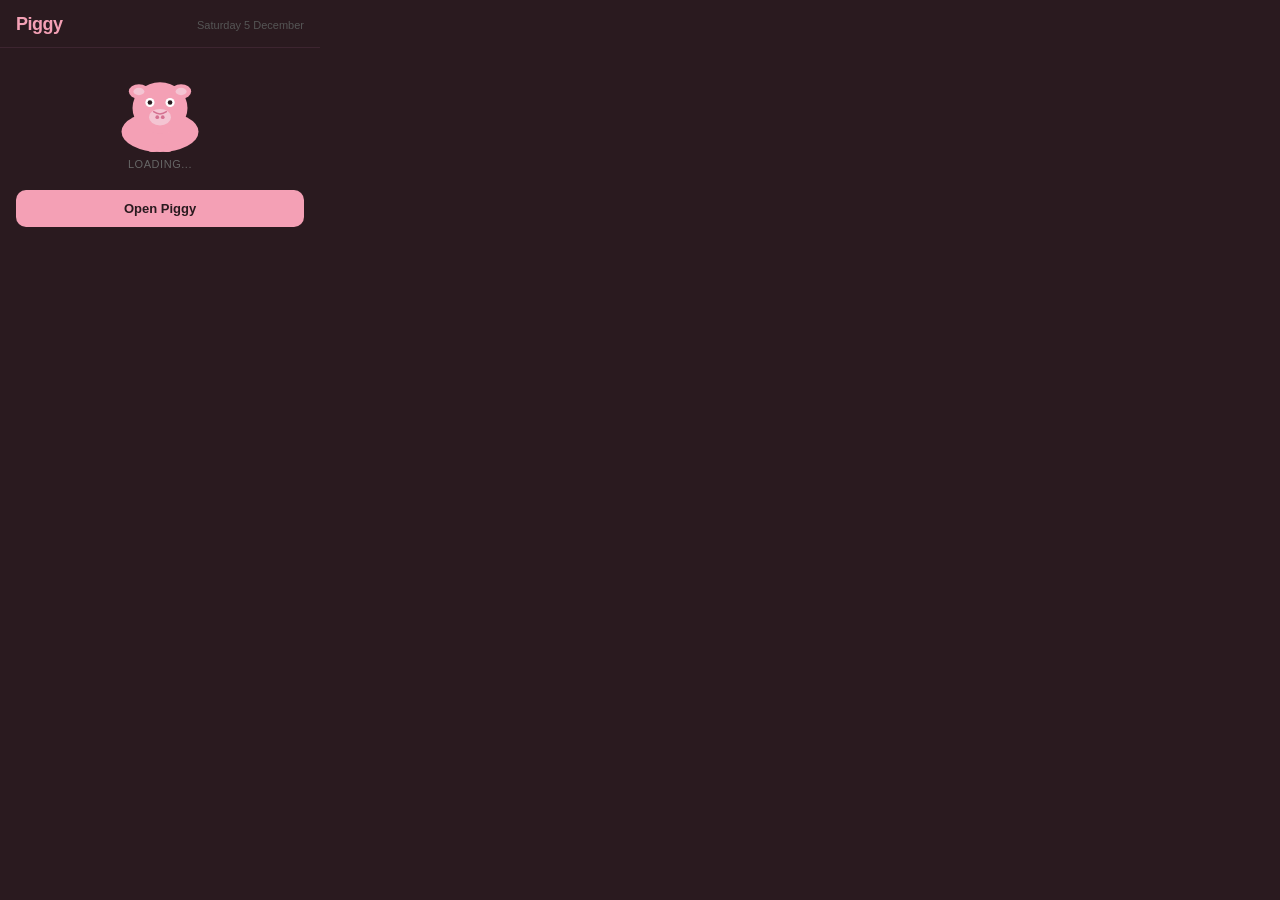
==== popup.html @ c0c574e9 "First files" ====
<!DOCTYPE html>
<html lang="en">
<head>
<meta charset="UTF-8"/>
<title>Piggy</title>
<style>
*{box-sizing:border-box;margin:0;padding:0}
body{
  font-family:-apple-system,BlinkMacSystemFont,'Segoe UI',sans-serif;
  background:#2A1A1F;color:#FDF6F0;
  width:320px;padding-bottom:16px;
}
.header{
  display:flex;align-items:center;justify-content:space-between;
  padding:14px 16px 12px;border-bottom:1px solid #3D2530;
}
.logo{font-size:18px;font-weight:700;color:#F4A0B5;letter-spacing:-0.5px}
#pig-wrap{display:flex;flex-direction:column;align-items:center;padding:16px 16px 8px}
#pig-label{font-size:11px;color:#666;margin-top:6px;letter-spacing:0.05em;text-transform:uppercase}
.total-card{
  margin:0 16px 12px;
  background:#3D2530;border:1px solid #5a3040;border-radius:12px;
  padding:14px 16px;display:flex;align-items:center;justify-content:space-between;
}
.total-label{font-size:10px;color:#666;text-transform:uppercase;letter-spacing:0.07em;margin-bottom:3px}
.total-val{font-size:28px;font-weight:700;color:#F4A0B5;line-height:1}
.total-sub{font-size:11px;color:#666;margin-top:3px}
.decay-ring{position:relative;width:56px;height:56px}
.decay-ring svg{transform:rotate(-90deg)}
.decay-pct{
  position:absolute;inset:0;display:flex;align-items:center;justify-content:center;
  font-size:12px;font-weight:600;color:#F4A0B5;
}
.section-label{font-size:10px;letter-spacing:0.08em;text-transform:uppercase;color:#555;padding:0 16px 8px}
.site-row{display:flex;align-items:center;gap:10px;padding:5px 16px}
.site-fav{
  width:18px;height:18px;border-radius:4px;flex-shrink:0;
  background:#3D2530;display:flex;align-items:center;justify-content:center;overflow:hidden;
}
.site-fav img{width:16px;height:16px;border-radius:3px}
.site-name{flex:1;font-size:13px;color:#FDF6F0;overflow:hidden;text-overflow:ellipsis;white-space:nowrap}
.site-time{font-size:12px;color:#888;flex-shrink:0;min-width:44px;text-align:right}
.site-pct{font-size:10px;color:#555;flex-shrink:0;min-width:30px;text-align:right}
.bar-wrap{height:3px;background:#3D2530;border-radius:2px;margin:1px 16px 4px;overflow:hidden}
.bar-fill{height:100%;border-radius:2px;transition:width 0.4s ease}
.verdict{
  margin:12px 16px 0;background:#3D2530;border:1px solid #5a3040;
  border-radius:10px;padding:10px 12px;
  font-size:12px;color:#aaa;font-style:italic;line-height:1.5;text-align:center;
}
.open-btn{
  display:block;width:calc(100% - 32px);margin:12px 16px 0;
  padding:11px;background:#F4A0B5;color:#2A1A1F;
  border:none;border-radius:10px;font-size:13px;font-weight:600;
  cursor:pointer;font-family:inherit;transition:background 0.2s;
}
.open-btn:hover{background:#F4C5D3}
.empty{padding:20px 16px;text-align:center;color:#555;font-size:13px;line-height:1.6}
</style>
</head>
<body>

<div class="header">
  <div class="logo">Piggy</div>
  <div id="date-str" style="font-size:11px;color:#555"></div>
</div>

<div id="pig-wrap">
  <svg id="pig-svg" viewBox="0 0 120 96" width="110" height="88" xmlns="http://www.w3.org/2000/svg">
    <ellipse id="p-body" cx="60" cy="74" rx="42" ry="22" fill="#F4A0B5"/>
    <ellipse id="p-head" cx="60" cy="48" rx="30" ry="28" fill="#F4A0B5"/>
    <ellipse cx="37" cy="30" rx="11" ry="8" fill="#F4A0B5" id="p-el"/>
    <ellipse cx="83" cy="30" rx="11" ry="8" fill="#F4A0B5" id="p-er"/>
    <ellipse cx="37" cy="30" rx="6" ry="4" fill="#F4C5D3"/>
    <ellipse cx="83" cy="30" rx="6" ry="4" fill="#F4C5D3"/>
    <ellipse cx="60" cy="58" rx="12" ry="9" fill="#F4C5D3"/>
    <circle cx="57" cy="58" r="2" fill="#D47090"/>
    <circle cx="63" cy="58" r="2" fill="#D47090"/>
    <circle id="p-eye-lw" cx="49" cy="42" r="5" fill="white"/>
    <circle cx="49" cy="42" r="2.5" fill="#2A1A1F" id="p-eye-lp"/>
    <circle id="p-eye-rw" cx="71" cy="42" r="5" fill="white"/>
    <circle cx="71" cy="42" r="2.5" fill="#2A1A1F" id="p-eye-rp"/>
    <path id="p-mouth" d="M53 52 Q60 57 67 52" stroke="#D47090" stroke-width="1.5" fill="none" stroke-linecap="round"/>
    <rect x="46" y="88" width="12" height="8" rx="5" fill="#F4A0B5"/>
    <rect x="62" y="88" width="12" height="8" rx="5" fill="#F4A0B5"/>
    <g id="p-wrinkles" opacity="0">
      <path d="M42 37 Q46 34 50 37" fill="none" stroke="#D47090" stroke-width="0.9" opacity="0.6"/>
      <path d="M70 37 Q74 34 78 37" fill="none" stroke="#D47090" stroke-width="0.9" opacity="0.6"/>
      <path d="M54 64 Q60 67 66 64" stroke="#D47090" stroke-width="1" fill="none" opacity="0.7"/>
    </g>
    <g id="p-bags" opacity="0">
      <path d="M45 47 Q49 50 53 47" fill="none" stroke="#D47090" stroke-width="0.9" opacity="0.5"/>
      <path d="M67 47 Q71 50 75 47" fill="none" stroke="#D47090" stroke-width="0.9" opacity="0.5"/>
    </g>
    <g id="p-dark" opacity="0">
      <ellipse cx="49" cy="45" rx="7" ry="4" fill="#D47090" opacity="0.2"/>
      <ellipse cx="71" cy="45" rx="7" ry="4" fill="#D47090" opacity="0.2"/>
    </g>
    <g id="p-xeyes" opacity="0">
      <line x1="45" y1="38" x2="53" y2="46" stroke="#2A1A1F" stroke-width="1.5" stroke-linecap="round"/>
      <line x1="53" y1="38" x2="45" y2="46" stroke="#2A1A1F" stroke-width="1.5" stroke-linecap="round"/>
      <line x1="67" y1="38" x2="75" y2="46" stroke="#2A1A1F" stroke-width="1.5" stroke-linecap="round"/>
      <line x1="75" y1="38" x2="67" y2="46" stroke="#2A1A1F" stroke-width="1.5" stroke-linecap="round"/>
    </g>
    <ellipse id="p-halo" cx="60" cy="17" rx="20" ry="5" fill="none" stroke="#FFD700" stroke-width="2" opacity="0"/>
  </svg>
  <div id="pig-label">loading...</div>
</div>

<div class="total-card" id="total-card" style="display:none">
  <div>
    <div class="total-label">Screen time today</div>
    <div class="total-val" id="total-val">0</div>
    <div class="total-sub" id="total-sub">across 0 sites</div>
  </div>
  <div class="decay-ring">
    <svg width="56" height="56" viewBox="0 0 56 56">
      <circle cx="28" cy="28" r="22" fill="none" stroke="#3D2530" stroke-width="5"/>
      <circle id="ring-fill" cx="28" cy="28" r="22" fill="none" stroke="#F4A0B5"
        stroke-width="5" stroke-dasharray="138" stroke-dashoffset="138"
        stroke-linecap="round" style="transition:stroke-dashoffset 0.6s ease"/>
    </svg>
    <div class="decay-pct" id="ring-pct">0%</div>
  </div>
</div>

<div id="sites-section" style="display:none">
  <div class="section-label">Top sites</div>
  <div id="sites-list"></div>
</div>

<div class="verdict" id="verdict" style="display:none"></div>

<button class="open-btn" id="open-btn">Open Piggy</button>

<script src="popup.js"></script>
</body>
</html>
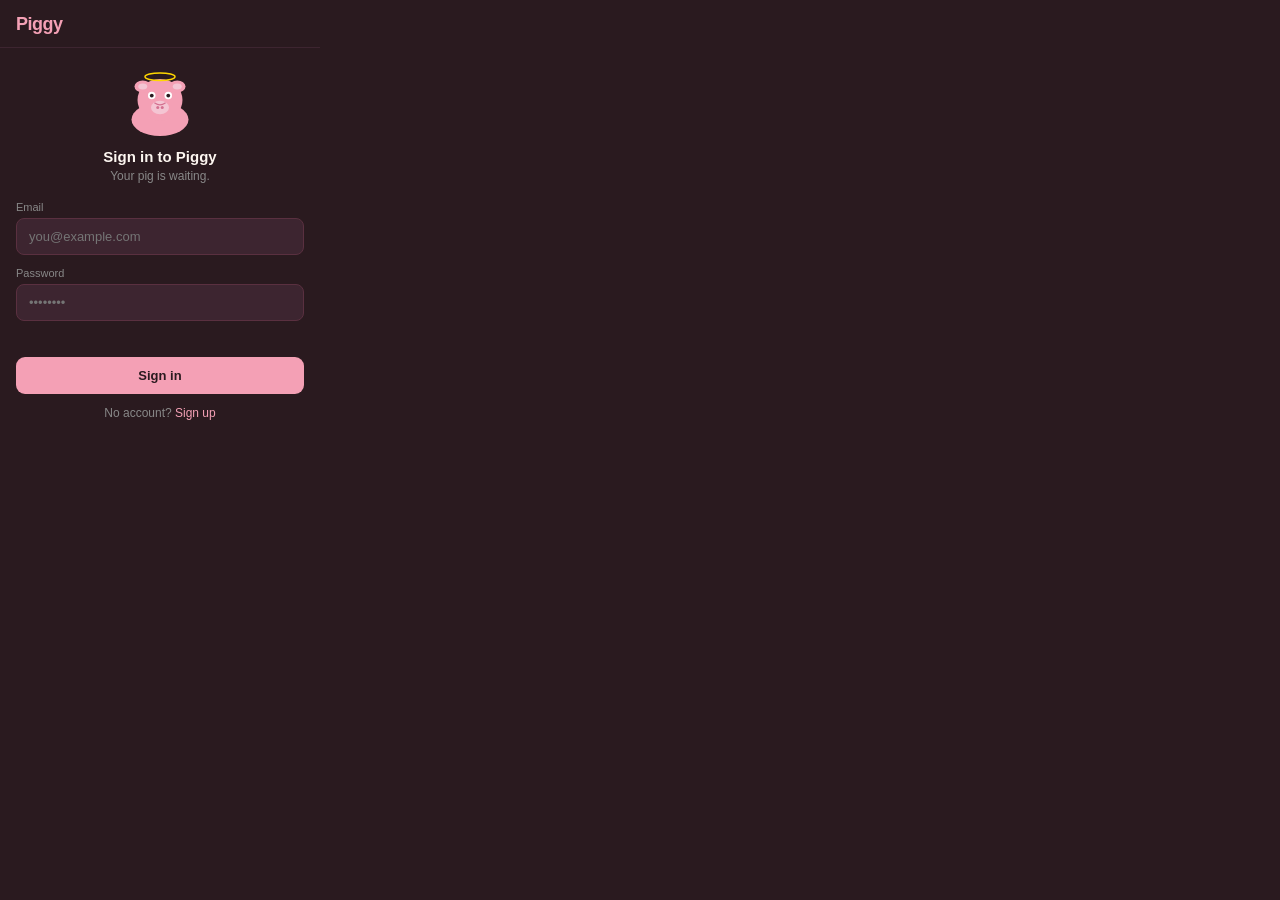
==== commit 7fde9b08: "update" ====
--- a/popup.html
+++ b/popup.html
@@ -10,129 +10,185 @@
   background:#2A1A1F;color:#FDF6F0;
   width:320px;padding-bottom:16px;
 }
-.header{
-  display:flex;align-items:center;justify-content:space-between;
-  padding:14px 16px 12px;border-bottom:1px solid #3D2530;
-}
+.header{display:flex;align-items:center;justify-content:space-between;padding:14px 16px 12px;border-bottom:1px solid #3D2530}
 .logo{font-size:18px;font-weight:700;color:#F4A0B5;letter-spacing:-0.5px}
-#pig-wrap{display:flex;flex-direction:column;align-items:center;padding:16px 16px 8px}
-#pig-label{font-size:11px;color:#666;margin-top:6px;letter-spacing:0.05em;text-transform:uppercase}
-.total-card{
-  margin:0 16px 12px;
-  background:#3D2530;border:1px solid #5a3040;border-radius:12px;
-  padding:14px 16px;display:flex;align-items:center;justify-content:space-between;
-}
+.user-info{display:flex;align-items:center;gap:8px}
+.avatar{width:26px;height:26px;border-radius:50%;background:#F4A0B5;display:flex;align-items:center;justify-content:center;font-size:11px;font-weight:700;color:#2A1A1F}
+.user-name{font-size:11px;color:#888}
+.btn-signout{font-size:10px;color:#555;background:transparent;border:1px solid #3D2530;border-radius:5px;padding:3px 8px;font-family:inherit;cursor:pointer}
+.btn-signout:hover{color:#F4A0B5;border-color:#F4A0B5}
+
+/* AUTH */
+#auth-screen{padding:16px}
+.auth-pig{display:flex;justify-content:center;margin-bottom:12px}
+.auth-title{font-size:15px;font-weight:600;text-align:center;margin-bottom:4px}
+.auth-sub{font-size:12px;color:#888;text-align:center;margin-bottom:18px}
+.field{margin-bottom:12px}
+.field label{display:block;font-size:11px;color:#888;margin-bottom:5px}
+.field input{width:100%;padding:10px 12px;background:#3D2530;border:1px solid #5a3040;border-radius:8px;color:#FDF6F0;font-size:13px;font-family:inherit;outline:none;transition:0.2s}
+.field input:focus{border-color:#F4A0B5}
+.error-msg{font-size:11px;color:#E24B4A;min-height:14px;margin-bottom:8px}
+.btn-submit{width:100%;padding:11px;background:#F4A0B5;color:#2A1A1F;border:none;border-radius:9px;font-size:13px;font-weight:600;font-family:inherit;transition:0.2s;margin-top:2px}
+.btn-submit:hover{background:#F4C5D3}
+.btn-submit:disabled{background:#3D2530;color:#555;cursor:default}
+.auth-toggle{text-align:center;font-size:12px;color:#888;margin-top:12px}
+.auth-toggle span{color:#F4A0B5;cursor:pointer}
+
+/* MAIN */
+#main-screen{display:none}
+#pig-wrap{display:flex;flex-direction:column;align-items:center;padding:14px 16px 8px}
+#pig-label{font-size:11px;color:#666;margin-top:5px;letter-spacing:0.05em;text-transform:uppercase}
+
+.total-card{margin:0 16px 10px;background:#3D2530;border:1px solid #5a3040;border-radius:12px;padding:12px 14px;display:flex;align-items:center;justify-content:space-between}
 .total-label{font-size:10px;color:#666;text-transform:uppercase;letter-spacing:0.07em;margin-bottom:3px}
-.total-val{font-size:28px;font-weight:700;color:#F4A0B5;line-height:1}
+.total-val{font-size:26px;font-weight:700;color:#F4A0B5;line-height:1}
 .total-sub{font-size:11px;color:#666;margin-top:3px}
-.decay-ring{position:relative;width:56px;height:56px}
+.decay-ring{position:relative;width:52px;height:52px;flex-shrink:0}
 .decay-ring svg{transform:rotate(-90deg)}
-.decay-pct{
-  position:absolute;inset:0;display:flex;align-items:center;justify-content:center;
-  font-size:12px;font-weight:600;color:#F4A0B5;
-}
-.section-label{font-size:10px;letter-spacing:0.08em;text-transform:uppercase;color:#555;padding:0 16px 8px}
+.decay-pct{position:absolute;inset:0;display:flex;align-items:center;justify-content:center;font-size:11px;font-weight:600;color:#F4A0B5}
+
+.section-label{font-size:10px;letter-spacing:0.08em;text-transform:uppercase;color:#555;padding:0 16px 7px}
 .site-row{display:flex;align-items:center;gap:10px;padding:5px 16px}
-.site-fav{
-  width:18px;height:18px;border-radius:4px;flex-shrink:0;
-  background:#3D2530;display:flex;align-items:center;justify-content:center;overflow:hidden;
-}
+.site-fav{width:16px;height:16px;border-radius:3px;flex-shrink:0;overflow:hidden;background:#3D2530}
 .site-fav img{width:16px;height:16px;border-radius:3px}
-.site-name{flex:1;font-size:13px;color:#FDF6F0;overflow:hidden;text-overflow:ellipsis;white-space:nowrap}
-.site-time{font-size:12px;color:#888;flex-shrink:0;min-width:44px;text-align:right}
-.site-pct{font-size:10px;color:#555;flex-shrink:0;min-width:30px;text-align:right}
-.bar-wrap{height:3px;background:#3D2530;border-radius:2px;margin:1px 16px 4px;overflow:hidden}
-.bar-fill{height:100%;border-radius:2px;transition:width 0.4s ease}
-.verdict{
-  margin:12px 16px 0;background:#3D2530;border:1px solid #5a3040;
-  border-radius:10px;padding:10px 12px;
-  font-size:12px;color:#aaa;font-style:italic;line-height:1.5;text-align:center;
-}
-.open-btn{
-  display:block;width:calc(100% - 32px);margin:12px 16px 0;
-  padding:11px;background:#F4A0B5;color:#2A1A1F;
-  border:none;border-radius:10px;font-size:13px;font-weight:600;
-  cursor:pointer;font-family:inherit;transition:background 0.2s;
-}
+.site-name{flex:1;font-size:12px;overflow:hidden;text-overflow:ellipsis;white-space:nowrap}
+.site-time{font-size:11px;color:#888;flex-shrink:0;min-width:40px;text-align:right}
+.site-pct{font-size:10px;color:#555;flex-shrink:0;min-width:28px;text-align:right}
+.bar-wrap{height:3px;background:#3D2530;border-radius:2px;margin:1px 16px 3px;overflow:hidden}
+.bar-fill{height:100%;border-radius:2px}
+
+.verdict{margin:10px 16px 0;background:#3D2530;border:1px solid #5a3040;border-radius:9px;padding:9px 12px;font-size:11px;color:#aaa;font-style:italic;line-height:1.4;text-align:center}
+.device-badge{display:flex;align-items:center;justify-content:center;gap:6px;margin:8px 16px 0;font-size:10px;color:#555}
+.device-dot{width:6px;height:6px;border-radius:50%;background:#6BAE3E}
+
+.open-btn{display:block;width:calc(100% - 32px);margin:10px 16px 0;padding:10px;background:#F4A0B5;color:#2A1A1F;border:none;border-radius:9px;font-size:13px;font-weight:600;font-family:inherit;transition:0.2s}
 .open-btn:hover{background:#F4C5D3}
-.empty{padding:20px 16px;text-align:center;color:#555;font-size:13px;line-height:1.6}
 </style>
 </head>
 <body>
 
 <div class="header">
   <div class="logo">Piggy</div>
-  <div id="date-str" style="font-size:11px;color:#555"></div>
-</div>
-
-<div id="pig-wrap">
-  <svg id="pig-svg" viewBox="0 0 120 96" width="110" height="88" xmlns="http://www.w3.org/2000/svg">
-    <ellipse id="p-body" cx="60" cy="74" rx="42" ry="22" fill="#F4A0B5"/>
-    <ellipse id="p-head" cx="60" cy="48" rx="30" ry="28" fill="#F4A0B5"/>
-    <ellipse cx="37" cy="30" rx="11" ry="8" fill="#F4A0B5" id="p-el"/>
-    <ellipse cx="83" cy="30" rx="11" ry="8" fill="#F4A0B5" id="p-er"/>
-    <ellipse cx="37" cy="30" rx="6" ry="4" fill="#F4C5D3"/>
-    <ellipse cx="83" cy="30" rx="6" ry="4" fill="#F4C5D3"/>
-    <ellipse cx="60" cy="58" rx="12" ry="9" fill="#F4C5D3"/>
-    <circle cx="57" cy="58" r="2" fill="#D47090"/>
-    <circle cx="63" cy="58" r="2" fill="#D47090"/>
-    <circle id="p-eye-lw" cx="49" cy="42" r="5" fill="white"/>
-    <circle cx="49" cy="42" r="2.5" fill="#2A1A1F" id="p-eye-lp"/>
-    <circle id="p-eye-rw" cx="71" cy="42" r="5" fill="white"/>
-    <circle cx="71" cy="42" r="2.5" fill="#2A1A1F" id="p-eye-rp"/>
-    <path id="p-mouth" d="M53 52 Q60 57 67 52" stroke="#D47090" stroke-width="1.5" fill="none" stroke-linecap="round"/>
-    <rect x="46" y="88" width="12" height="8" rx="5" fill="#F4A0B5"/>
-    <rect x="62" y="88" width="12" height="8" rx="5" fill="#F4A0B5"/>
-    <g id="p-wrinkles" opacity="0">
-      <path d="M42 37 Q46 34 50 37" fill="none" stroke="#D47090" stroke-width="0.9" opacity="0.6"/>
-      <path d="M70 37 Q74 34 78 37" fill="none" stroke="#D47090" stroke-width="0.9" opacity="0.6"/>
-      <path d="M54 64 Q60 67 66 64" stroke="#D47090" stroke-width="1" fill="none" opacity="0.7"/>
-    </g>
-    <g id="p-bags" opacity="0">
-      <path d="M45 47 Q49 50 53 47" fill="none" stroke="#D47090" stroke-width="0.9" opacity="0.5"/>
-      <path d="M67 47 Q71 50 75 47" fill="none" stroke="#D47090" stroke-width="0.9" opacity="0.5"/>
-    </g>
-    <g id="p-dark" opacity="0">
-      <ellipse cx="49" cy="45" rx="7" ry="4" fill="#D47090" opacity="0.2"/>
-      <ellipse cx="71" cy="45" rx="7" ry="4" fill="#D47090" opacity="0.2"/>
-    </g>
-    <g id="p-xeyes" opacity="0">
-      <line x1="45" y1="38" x2="53" y2="46" stroke="#2A1A1F" stroke-width="1.5" stroke-linecap="round"/>
-      <line x1="53" y1="38" x2="45" y2="46" stroke="#2A1A1F" stroke-width="1.5" stroke-linecap="round"/>
-      <line x1="67" y1="38" x2="75" y2="46" stroke="#2A1A1F" stroke-width="1.5" stroke-linecap="round"/>
-      <line x1="75" y1="38" x2="67" y2="46" stroke="#2A1A1F" stroke-width="1.5" stroke-linecap="round"/>
-    </g>
-    <ellipse id="p-halo" cx="60" cy="17" rx="20" ry="5" fill="none" stroke="#FFD700" stroke-width="2" opacity="0"/>
-  </svg>
-  <div id="pig-label">loading...</div>
-</div>
-
-<div class="total-card" id="total-card" style="display:none">
-  <div>
-    <div class="total-label">Screen time today</div>
-    <div class="total-val" id="total-val">0</div>
-    <div class="total-sub" id="total-sub">across 0 sites</div>
-  </div>
-  <div class="decay-ring">
-    <svg width="56" height="56" viewBox="0 0 56 56">
-      <circle cx="28" cy="28" r="22" fill="none" stroke="#3D2530" stroke-width="5"/>
-      <circle id="ring-fill" cx="28" cy="28" r="22" fill="none" stroke="#F4A0B5"
-        stroke-width="5" stroke-dasharray="138" stroke-dashoffset="138"
-        stroke-linecap="round" style="transition:stroke-dashoffset 0.6s ease"/>
-    </svg>
-    <div class="decay-pct" id="ring-pct">0%</div>
+  <div class="user-info" id="user-info" style="display:none">
+    <div class="avatar" id="hdr-avatar">?</div>
+    <span class="user-name" id="hdr-name"></span>
+    <button class="btn-signout" id="btn-signout">sign out</button>
   </div>
 </div>
 
-<div id="sites-section" style="display:none">
-  <div class="section-label">Top sites</div>
-  <div id="sites-list"></div>
+<!-- AUTH SCREEN -->
+<div id="auth-screen">
+  <div class="auth-pig">
+    <svg viewBox="0 0 120 96" width="90" height="72" xmlns="http://www.w3.org/2000/svg">
+      <ellipse cx="60" cy="74" rx="38" ry="22" fill="#F4A0B5"/>
+      <ellipse cx="60" cy="48" rx="30" ry="28" fill="#F4A0B5"/>
+      <ellipse cx="37" cy="30" rx="11" ry="8" fill="#F4A0B5"/>
+      <ellipse cx="83" cy="30" rx="11" ry="8" fill="#F4A0B5"/>
+      <ellipse cx="37" cy="30" rx="6" ry="4" fill="#F4C5D3"/>
+      <ellipse cx="83" cy="30" rx="6" ry="4" fill="#F4C5D3"/>
+      <ellipse cx="60" cy="58" rx="12" ry="9" fill="#F4C5D3"/>
+      <circle cx="57" cy="58" r="2" fill="#D47090"/><circle cx="63" cy="58" r="2" fill="#D47090"/>
+      <circle cx="49" cy="42" r="5" fill="white"/><circle cx="49" cy="42" r="2.5" fill="#2A1A1F"/>
+      <circle cx="71" cy="42" r="5" fill="white"/><circle cx="71" cy="42" r="2.5" fill="#2A1A1F"/>
+      <path d="M53 52 Q60 57 67 52" stroke="#D47090" stroke-width="1.5" fill="none" stroke-linecap="round"/>
+      <ellipse cx="60" cy="17" rx="20" ry="5" fill="none" stroke="#FFD700" stroke-width="2"/>
+    </svg>
+  </div>
+
+  <!-- Sign In -->
+  <div id="signin-panel">
+    <div class="auth-title">Sign in to Piggy</div>
+    <div class="auth-sub">Your pig is waiting.</div>
+    <div class="field"><label>Email</label><input type="email" id="si-email" placeholder="you@example.com"/></div>
+    <div class="field"><label>Password</label><input type="password" id="si-pass" placeholder="••••••••"/></div>
+    <div class="error-msg" id="si-error"></div>
+    <button class="btn-submit" id="si-btn">Sign in</button>
+    <div class="auth-toggle">No account? <span id="go-signup">Sign up</span></div>
+  </div>
+
+  <!-- Sign Up -->
+  <div id="signup-panel" style="display:none">
+    <div class="auth-title">Create account</div>
+    <div class="auth-sub">Save your pig's progress.</div>
+    <div class="field"><label>Name</label><input type="text" id="su-name" placeholder="Your name"/></div>
+    <div class="field"><label>Email</label><input type="email" id="su-email" placeholder="you@example.com"/></div>
+    <div class="field"><label>Password</label><input type="password" id="su-pass" placeholder="at least 6 characters"/></div>
+    <div class="error-msg" id="su-error"></div>
+    <button class="btn-submit" id="su-btn">Create account</button>
+    <div class="auth-toggle">Already have an account? <span id="go-signin">Sign in</span></div>
+  </div>
 </div>
 
-<div class="verdict" id="verdict" style="display:none"></div>
+<!-- MAIN SCREEN (after login) -->
+<div id="main-screen">
+  <div id="pig-wrap">
+    <svg id="pig-svg" viewBox="0 0 120 96" width="100" height="80" xmlns="http://www.w3.org/2000/svg">
+      <ellipse id="p-body" cx="60" cy="74" rx="42" ry="22" fill="#F4A0B5"/>
+      <ellipse id="p-head" cx="60" cy="48" rx="30" ry="28" fill="#F4A0B5"/>
+      <ellipse id="p-el" cx="37" cy="30" rx="11" ry="8" fill="#F4A0B5"/>
+      <ellipse id="p-er" cx="83" cy="30" rx="11" ry="8" fill="#F4A0B5"/>
+      <ellipse cx="37" cy="30" rx="6" ry="4" fill="#F4C5D3"/>
+      <ellipse cx="83" cy="30" rx="6" ry="4" fill="#F4C5D3"/>
+      <ellipse cx="60" cy="58" rx="12" ry="9" fill="#F4C5D3"/>
+      <circle cx="57" cy="58" r="2" fill="#D47090"/><circle cx="63" cy="58" r="2" fill="#D47090"/>
+      <circle id="p-elw" cx="49" cy="42" r="5" fill="white"/>
+      <circle id="p-elp" cx="49" cy="42" r="2.5" fill="#2A1A1F"/>
+      <circle id="p-erw" cx="71" cy="42" r="5" fill="white"/>
+      <circle id="p-erp" cx="71" cy="42" r="2.5" fill="#2A1A1F"/>
+      <path id="p-mouth" d="M53 52 Q60 57 67 52" stroke="#D47090" stroke-width="1.5" fill="none" stroke-linecap="round"/>
+      <rect x="46" y="88" width="12" height="8" rx="5" fill="#F4A0B5"/>
+      <rect x="62" y="88" width="12" height="8" rx="5" fill="#F4A0B5"/>
+      <g id="p-wrinkles" opacity="0">
+        <path d="M42 37 Q46 34 50 37" fill="none" stroke="#D47090" stroke-width="0.9" opacity="0.6"/>
+        <path d="M70 37 Q74 34 78 37" fill="none" stroke="#D47090" stroke-width="0.9" opacity="0.6"/>
+      </g>
+      <g id="p-bags" opacity="0">
+        <path d="M45 47 Q49 50 53 47" fill="none" stroke="#D47090" stroke-width="0.9" opacity="0.5"/>
+        <path d="M67 47 Q71 50 75 47" fill="none" stroke="#D47090" stroke-width="0.9" opacity="0.5"/>
+      </g>
+      <g id="p-xeyes" opacity="0">
+        <line x1="45" y1="38" x2="53" y2="46" stroke="#2A1A1F" stroke-width="1.5" stroke-linecap="round"/>
+        <line x1="53" y1="38" x2="45" y2="46" stroke="#2A1A1F" stroke-width="1.5" stroke-linecap="round"/>
+        <line x1="67" y1="38" x2="75" y2="46" stroke="#2A1A1F" stroke-width="1.5" stroke-linecap="round"/>
+        <line x1="75" y1="38" x2="67" y2="46" stroke="#2A1A1F" stroke-width="1.5" stroke-linecap="round"/>
+      </g>
+      <ellipse id="p-halo" cx="60" cy="17" rx="20" ry="5" fill="none" stroke="#FFD700" stroke-width="2" opacity="0"/>
+    </svg>
+    <div id="pig-label">happy 🌸</div>
+  </div>
 
-<button class="open-btn" id="open-btn">Open Piggy</button>
+  <div class="total-card">
+    <div>
+      <div class="total-label">Screen time today</div>
+      <div class="total-val" id="total-val">0min</div>
+      <div class="total-sub" id="total-sub">across 0 sites</div>
+    </div>
+    <div class="decay-ring">
+      <svg width="52" height="52" viewBox="0 0 52 52">
+        <circle cx="26" cy="26" r="20" fill="none" stroke="#3D2530" stroke-width="5"/>
+        <circle id="ring-fill" cx="26" cy="26" r="20" fill="none" stroke="#F4A0B5"
+          stroke-width="5" stroke-dasharray="125.7" stroke-dashoffset="125.7"
+          stroke-linecap="round" style="transition:stroke-dashoffset 0.6s ease"/>
+      </svg>
+      <div class="decay-pct" id="ring-pct">0%</div>
+    </div>
+  </div>
 
+  <div id="sites-section" style="display:none">
+    <div class="section-label">Top sites</div>
+    <div id="sites-list"></div>
+  </div>
+
+  <div class="verdict" id="verdict">"The pig is proud of you. For now."</div>
+  <div class="device-badge">
+    <div class="device-dot"></div>
+    <span id="device-label">laptop · syncing...</span>
+  </div>
+
+  <button class="open-btn" id="open-btn">Open Piggy</button>
+</div>
+
+<script src="firebase.js"></script>
 <script src="popup.js"></script>
 </body>
 </html>
